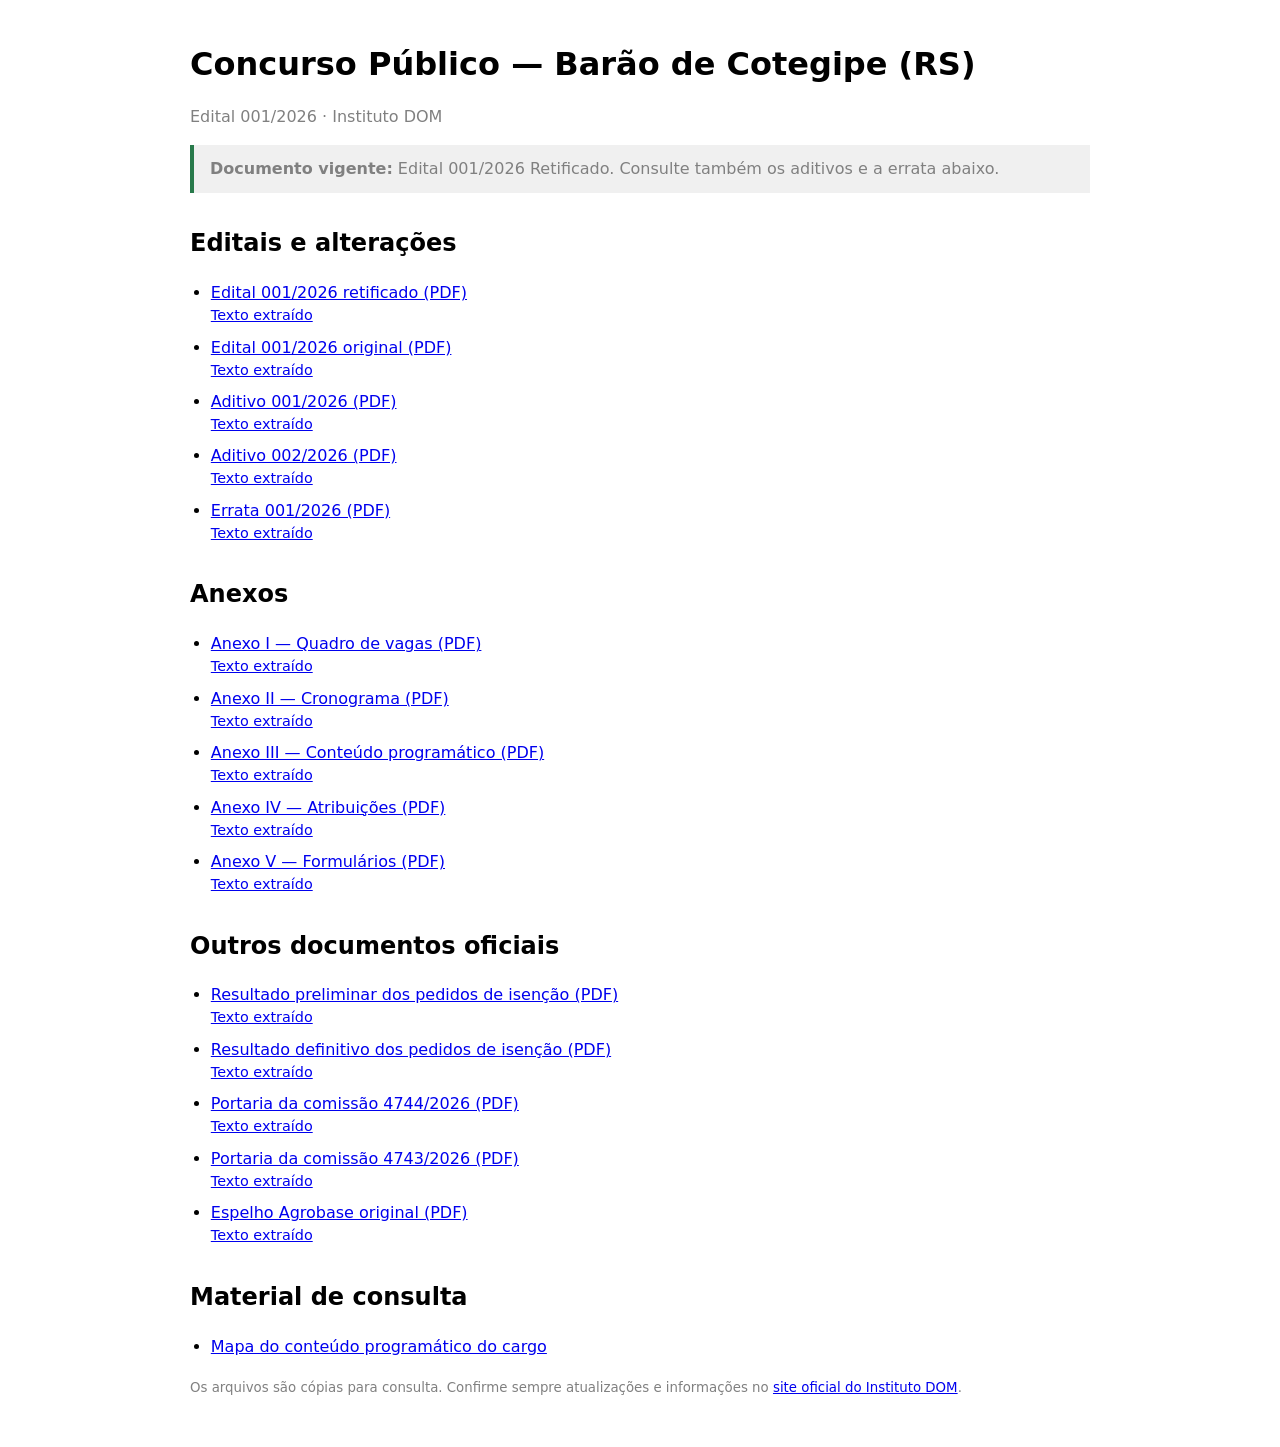
==== edital/index.html @ ca685b53 "Publish edital on GitHub Pages and sync progress Co-authored-by: Copilot <223556219+Copilot@users.no" ====
<!DOCTYPE html>
<html lang="pt-BR">
<head>
  <meta charset="utf-8">
  <meta name="viewport" content="width=device-width, initial-scale=1">
  <meta name="description" content="Editais, aditivos, anexos e documentos oficiais do Concurso de Barão de Cotegipe (RS), Edital 001/2026.">
  <title>Edital 001/2026 — Barão de Cotegipe (RS)</title>
  <style>
    :root { color-scheme: light dark; font: 16px/1.5 system-ui, sans-serif; }
    body { max-width: 900px; margin: 0 auto; padding: 24px 16px 48px; }
    h1 { line-height: 1.2; }
    h2 { margin-top: 2rem; }
    p, small { color: GrayText; }
    .destaque { padding: 12px 16px; border-left: 4px solid #287a4b; background: color-mix(in srgb, CanvasText 6%, Canvas); }
    ul { padding-left: 1.3rem; }
    li { margin: .55rem 0; }
    a { color: LinkText; }
    .formatos { display: flex; flex-wrap: wrap; gap: .5rem 1rem; font-size: .9rem; }
    @media (prefers-color-scheme: dark) { .destaque { border-color: #5fd18d; } }
  </style>
</head>
<body>
  <header>
    <h1>Concurso Público — Barão de Cotegipe (RS)</h1>
    <p>Edital 001/2026 · Instituto DOM</p>
    <p class="destaque"><strong>Documento vigente:</strong> Edital 001/2026 Retificado. Consulte também os aditivos e a errata abaixo.</p>
  </header>

  <main>
    <h2>Editais e alterações</h2>
    <ul>
      <li><a href="oficial/01-edital-001-2026-RETIFICADO.pdf">Edital 001/2026 retificado (PDF)</a> <span class="formatos"><a href="texto/01-edital-001-2026-RETIFICADO.txt">Texto extraído</a></span></li>
      <li><a href="oficial/02-edital-001-2026-original.pdf">Edital 001/2026 original (PDF)</a> <span class="formatos"><a href="texto/02-edital-001-2026-original.txt">Texto extraído</a></span></li>
      <li><a href="oficial/03-aditivo-001-26.pdf">Aditivo 001/2026 (PDF)</a> <span class="formatos"><a href="texto/03-aditivo-001-26.txt">Texto extraído</a></span></li>
      <li><a href="oficial/04-aditivo-002-26.pdf">Aditivo 002/2026 (PDF)</a> <span class="formatos"><a href="texto/04-aditivo-002-26.txt">Texto extraído</a></span></li>
      <li><a href="oficial/05-errata-001-26.pdf">Errata 001/2026 (PDF)</a> <span class="formatos"><a href="texto/05-errata-001-26.txt">Texto extraído</a></span></li>
    </ul>

    <h2>Anexos</h2>
    <ul>
      <li><a href="oficial/10-anexo-I-quadro-de-vagas.pdf">Anexo I — Quadro de vagas (PDF)</a> <span class="formatos"><a href="texto/10-anexo-I-quadro-de-vagas.txt">Texto extraído</a></span></li>
      <li><a href="oficial/11-anexo-II-cronograma.pdf">Anexo II — Cronograma (PDF)</a> <span class="formatos"><a href="texto/11-anexo-II-cronograma.txt">Texto extraído</a></span></li>
      <li><a href="oficial/12-anexo-III-conteudo-programatico.pdf">Anexo III — Conteúdo programático (PDF)</a> <span class="formatos"><a href="texto/12-anexo-III-conteudo-programatico.txt">Texto extraído</a></span></li>
      <li><a href="oficial/13-anexo-IV-atribuicoes.pdf">Anexo IV — Atribuições (PDF)</a> <span class="formatos"><a href="texto/13-anexo-IV-atribuicoes.txt">Texto extraído</a></span></li>
      <li><a href="oficial/14-anexo-V-formularios.pdf">Anexo V — Formulários (PDF)</a> <span class="formatos"><a href="texto/14-anexo-V-formularios.txt">Texto extraído</a></span></li>
    </ul>

    <h2>Outros documentos oficiais</h2>
    <ul>
      <li><a href="oficial/20-isencao-preliminar.pdf">Resultado preliminar dos pedidos de isenção (PDF)</a> <span class="formatos"><a href="texto/20-isencao-preliminar.txt">Texto extraído</a></span></li>
      <li><a href="oficial/21-isencao-definitivo.pdf">Resultado definitivo dos pedidos de isenção (PDF)</a> <span class="formatos"><a href="texto/21-isencao-definitivo.txt">Texto extraído</a></span></li>
      <li><a href="oficial/30-portaria-comissao-4744-26.pdf">Portaria da comissão 4744/2026 (PDF)</a> <span class="formatos"><a href="texto/30-portaria-comissao-4744-26.txt">Texto extraído</a></span></li>
      <li><a href="oficial/31-portaria-comissao-4743-26.pdf">Portaria da comissão 4743/2026 (PDF)</a> <span class="formatos"><a href="texto/31-portaria-comissao-4743-26.txt">Texto extraído</a></span></li>
      <li><a href="oficial/99-espelho-agrobase-original.pdf">Espelho Agrobase original (PDF)</a> <span class="formatos"><a href="texto/99-espelho-agrobase-original.txt">Texto extraído</a></span></li>
    </ul>

    <h2>Material de consulta</h2>
    <ul>
      <li><a href="MAPA-DO-PROGRAMA.md">Mapa do conteúdo programático do cargo</a></li>
    </ul>
  </main>
  <footer>
    <small>Os arquivos são cópias para consulta. Confirme sempre atualizações e informações no <a href="https://institutodom.com/informacoes/95/">site oficial do Instituto DOM</a>.</small>
  </footer>
</body>
</html>
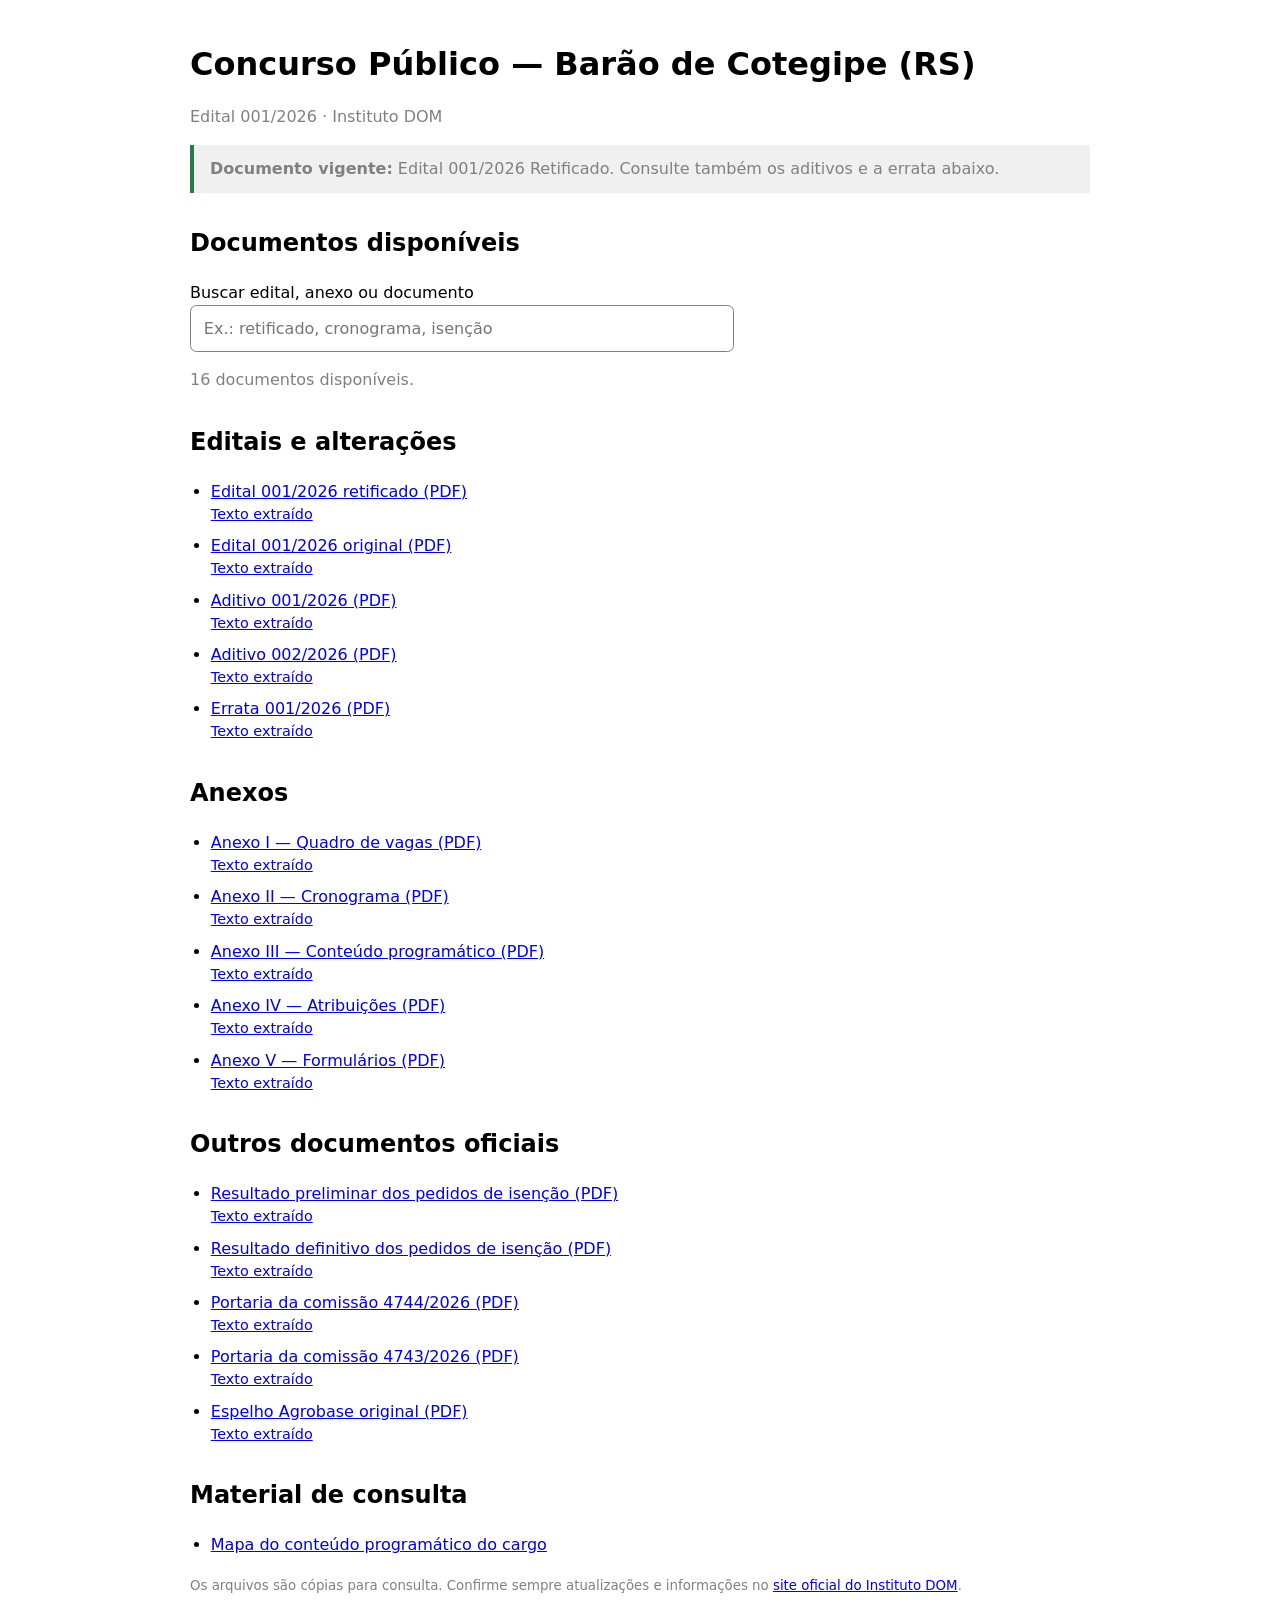
==== commit c7294a78: "Add searchable edital document list Co-authored-by: Copilot <223556219+Copilot@users.noreply.github." ====
--- a/edital/index.html
+++ b/edital/index.html
@@ -16,6 +16,8 @@
     li { margin: .55rem 0; }
     a { color: LinkText; }
     .formatos { display: flex; flex-wrap: wrap; gap: .5rem 1rem; font-size: .9rem; }
+    .busca { width: 100%; max-width: 34rem; padding: .65rem .8rem; border: 1px solid GrayText; border-radius: .4rem; background: Canvas; color: CanvasText; font: inherit; }
+    .resultado-busca { min-height: 1.5em; }
     @media (prefers-color-scheme: dark) { .destaque { border-color: #5fd18d; } }
   </style>
 </head>
@@ -27,7 +29,13 @@
   </header>
 
   <main>
-    <h2>Editais e alterações</h2>
+    <h2 id="documentos">Documentos disponíveis</h2>
+    <label for="busca">Buscar edital, anexo ou documento</label><br>
+    <input class="busca" type="search" id="busca" placeholder="Ex.: retificado, cronograma, isenção" aria-describedby="resultado-busca">
+    <p class="resultado-busca" id="resultado-busca" role="status" aria-live="polite"></p>
+
+    <section aria-labelledby="editais-heading">
+    <h2 id="editais-heading">Editais e alterações</h2>
     <ul>
       <li><a href="oficial/01-edital-001-2026-RETIFICADO.pdf">Edital 001/2026 retificado (PDF)</a> <span class="formatos"><a href="texto/01-edital-001-2026-RETIFICADO.txt">Texto extraído</a></span></li>
       <li><a href="oficial/02-edital-001-2026-original.pdf">Edital 001/2026 original (PDF)</a> <span class="formatos"><a href="texto/02-edital-001-2026-original.txt">Texto extraído</a></span></li>
@@ -35,8 +43,10 @@
       <li><a href="oficial/04-aditivo-002-26.pdf">Aditivo 002/2026 (PDF)</a> <span class="formatos"><a href="texto/04-aditivo-002-26.txt">Texto extraído</a></span></li>
       <li><a href="oficial/05-errata-001-26.pdf">Errata 001/2026 (PDF)</a> <span class="formatos"><a href="texto/05-errata-001-26.txt">Texto extraído</a></span></li>
     </ul>
+    </section>
 
-    <h2>Anexos</h2>
+    <section aria-labelledby="anexos-heading">
+    <h2 id="anexos-heading">Anexos</h2>
     <ul>
       <li><a href="oficial/10-anexo-I-quadro-de-vagas.pdf">Anexo I — Quadro de vagas (PDF)</a> <span class="formatos"><a href="texto/10-anexo-I-quadro-de-vagas.txt">Texto extraído</a></span></li>
       <li><a href="oficial/11-anexo-II-cronograma.pdf">Anexo II — Cronograma (PDF)</a> <span class="formatos"><a href="texto/11-anexo-II-cronograma.txt">Texto extraído</a></span></li>
@@ -44,8 +54,10 @@
       <li><a href="oficial/13-anexo-IV-atribuicoes.pdf">Anexo IV — Atribuições (PDF)</a> <span class="formatos"><a href="texto/13-anexo-IV-atribuicoes.txt">Texto extraído</a></span></li>
       <li><a href="oficial/14-anexo-V-formularios.pdf">Anexo V — Formulários (PDF)</a> <span class="formatos"><a href="texto/14-anexo-V-formularios.txt">Texto extraído</a></span></li>
     </ul>
+    </section>
 
-    <h2>Outros documentos oficiais</h2>
+    <section aria-labelledby="outros-heading">
+    <h2 id="outros-heading">Outros documentos oficiais</h2>
     <ul>
       <li><a href="oficial/20-isencao-preliminar.pdf">Resultado preliminar dos pedidos de isenção (PDF)</a> <span class="formatos"><a href="texto/20-isencao-preliminar.txt">Texto extraído</a></span></li>
       <li><a href="oficial/21-isencao-definitivo.pdf">Resultado definitivo dos pedidos de isenção (PDF)</a> <span class="formatos"><a href="texto/21-isencao-definitivo.txt">Texto extraído</a></span></li>
@@ -53,14 +65,60 @@
       <li><a href="oficial/31-portaria-comissao-4743-26.pdf">Portaria da comissão 4743/2026 (PDF)</a> <span class="formatos"><a href="texto/31-portaria-comissao-4743-26.txt">Texto extraído</a></span></li>
       <li><a href="oficial/99-espelho-agrobase-original.pdf">Espelho Agrobase original (PDF)</a> <span class="formatos"><a href="texto/99-espelho-agrobase-original.txt">Texto extraído</a></span></li>
     </ul>
+    </section>
 
-    <h2>Material de consulta</h2>
+    <section aria-labelledby="consulta-heading">
+    <h2 id="consulta-heading">Material de consulta</h2>
     <ul>
       <li><a href="MAPA-DO-PROGRAMA.md">Mapa do conteúdo programático do cargo</a></li>
     </ul>
+    </section>
   </main>
   <footer>
     <small>Os arquivos são cópias para consulta. Confirme sempre atualizações e informações no <a href="https://institutodom.com/informacoes/95/">site oficial do Instituto DOM</a>.</small>
   </footer>
+  <script>
+    (function () {
+      var busca = document.getElementById('busca');
+      var resultado = document.getElementById('resultado-busca');
+      var secoes = Array.prototype.slice.call(document.querySelectorAll('main section'));
+      var itens = [];
+
+      secoes.forEach(function (secao) {
+        Array.prototype.forEach.call(secao.querySelectorAll('li'), function (item) {
+          itens.push({ elemento: item, secao: secao, texto: item.textContent });
+        });
+      });
+
+      function normalizar(texto) {
+        return texto.toLocaleLowerCase('pt-BR').normalize('NFD').replace(/[\u0300-\u036f]/g, '');
+      }
+
+      busca.addEventListener('input', function () {
+        var termo = normalizar(busca.value.trim());
+        var encontrados = 0;
+        var porSecao = new Map();
+
+        itens.forEach(function (item) {
+          var visivel = !termo || normalizar(item.texto).indexOf(termo) !== -1;
+          item.elemento.hidden = !visivel;
+          if (visivel) {
+            encontrados++;
+            porSecao.set(item.secao, true);
+          }
+        });
+
+        secoes.forEach(function (secao) {
+          secao.hidden = termo.length > 0 && !porSecao.has(secao);
+        });
+
+        resultado.textContent = termo
+          ? encontrados + (encontrados === 1 ? ' documento encontrado.' : ' documentos encontrados.')
+          : itens.length + ' documentos disponíveis.';
+      });
+
+      busca.dispatchEvent(new Event('input'));
+    })();
+  </script>
 </body>
 </html>
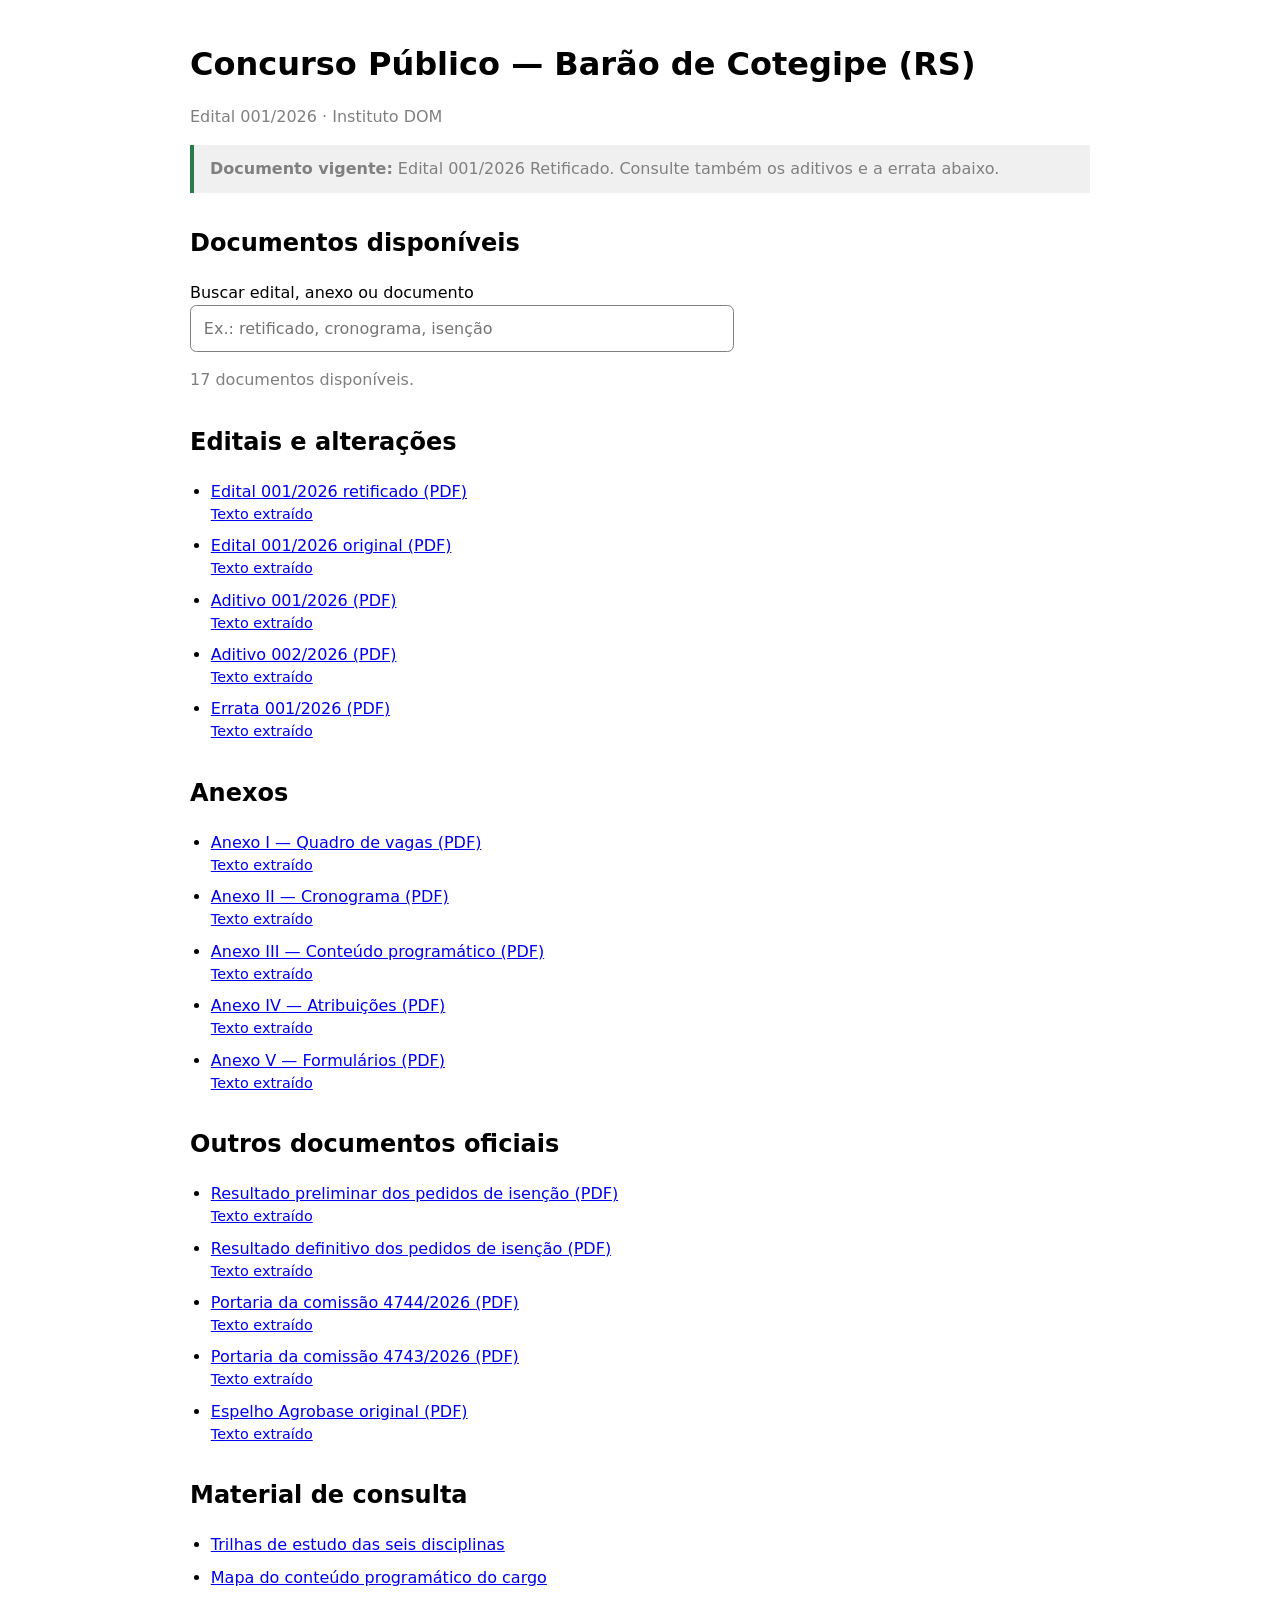
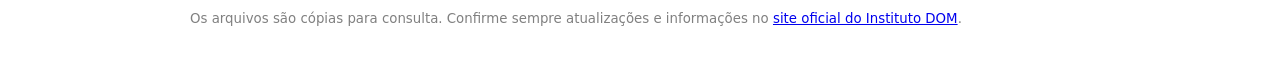
==== commit 4b6311e3: "Add study tracks for all exam disciplines" ====
--- a/edital/index.html
+++ b/edital/index.html
@@ -70,6 +70,7 @@
     <section aria-labelledby="consulta-heading">
     <h2 id="consulta-heading">Material de consulta</h2>
     <ul>
+      <li><a href="disciplinas/index.html">Trilhas de estudo das seis disciplinas</a></li>
       <li><a href="MAPA-DO-PROGRAMA.md">Mapa do conteúdo programático do cargo</a></li>
     </ul>
     </section>
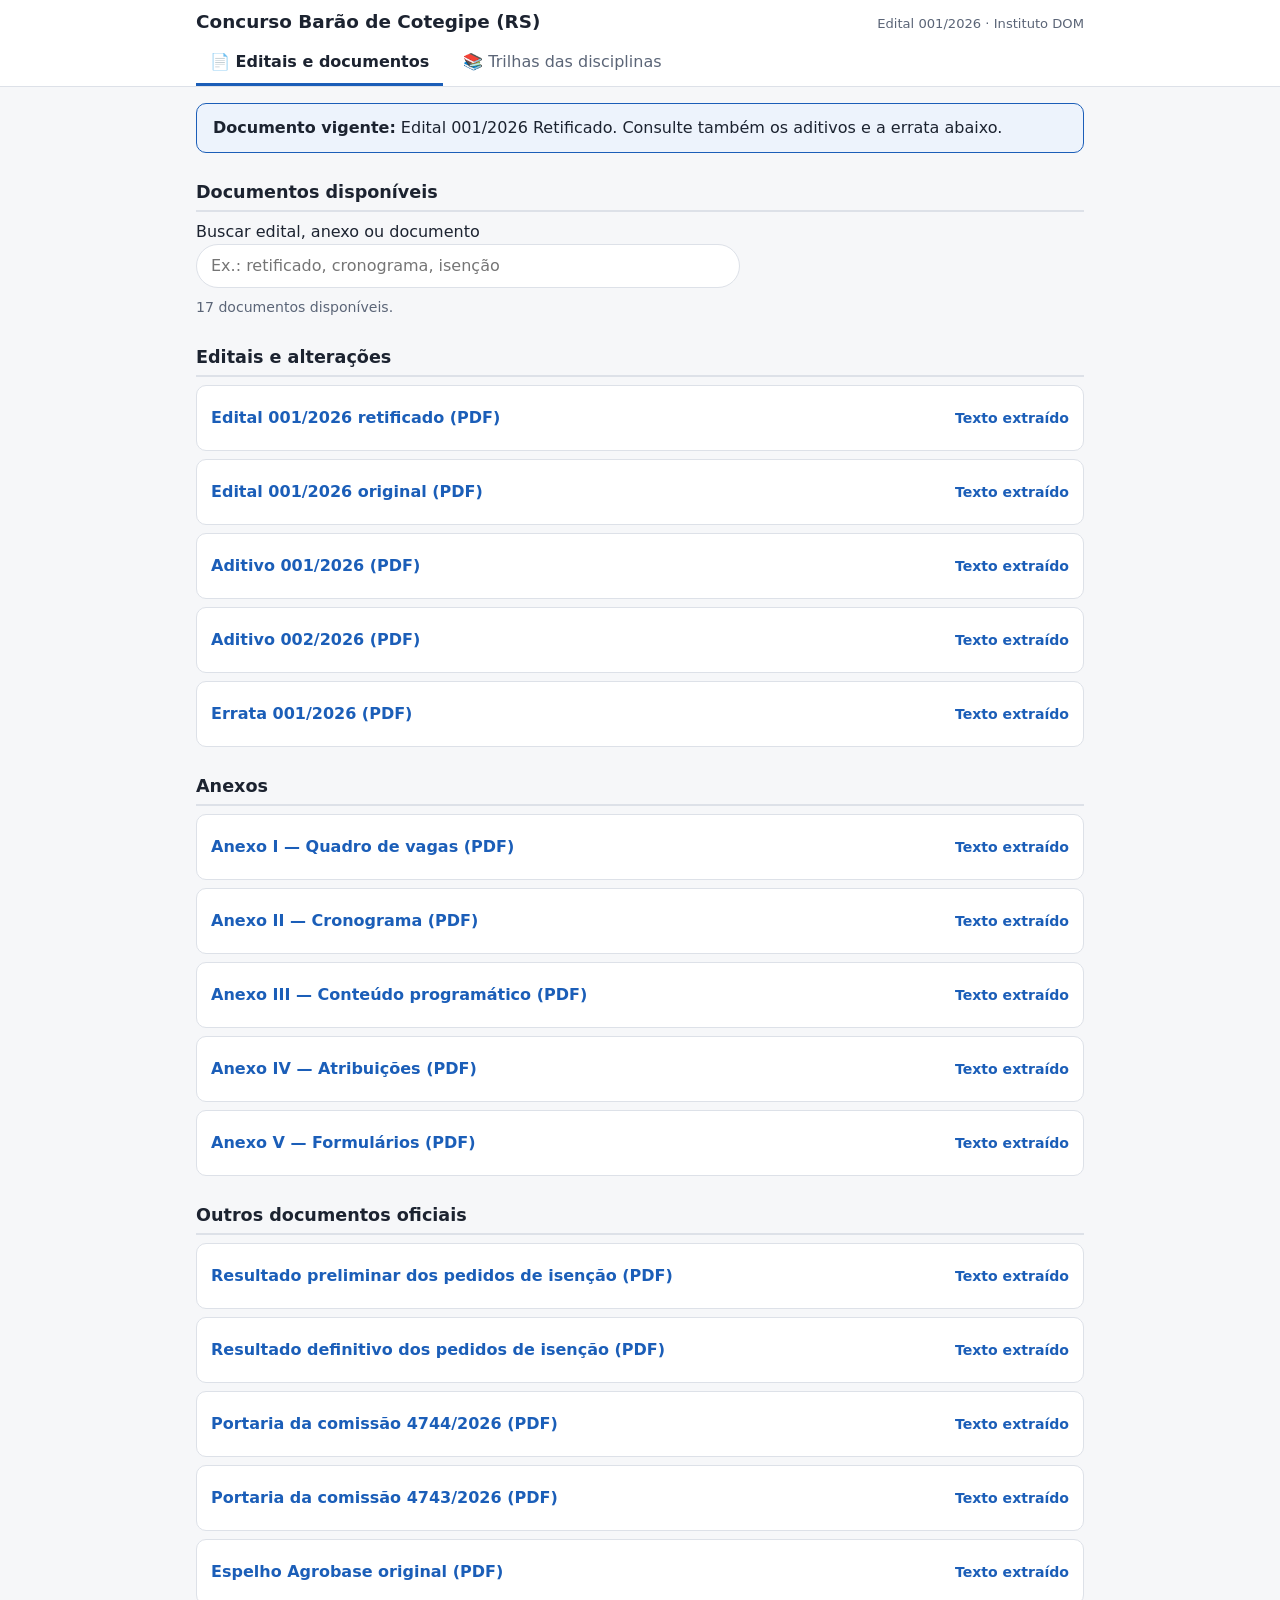
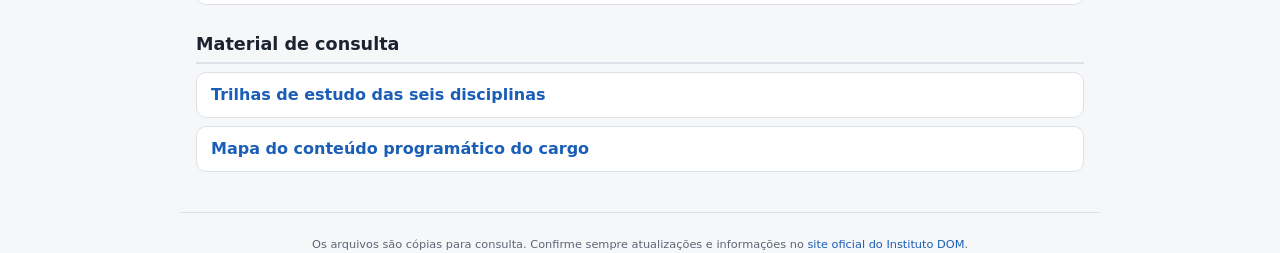
==== commit db099d97: "Site online com o mesmo visual do cronograma" ====
--- a/edital/index.html
+++ b/edital/index.html
@@ -5,30 +5,25 @@
   <meta name="viewport" content="width=device-width, initial-scale=1">
   <meta name="description" content="Editais, aditivos, anexos e documentos oficiais do Concurso de Barão de Cotegipe (RS), Edital 001/2026.">
   <title>Edital 001/2026 — Barão de Cotegipe (RS)</title>
-  <style>
-    :root { color-scheme: light dark; font: 16px/1.5 system-ui, sans-serif; }
-    body { max-width: 900px; margin: 0 auto; padding: 24px 16px 48px; }
-    h1 { line-height: 1.2; }
-    h2 { margin-top: 2rem; }
-    p, small { color: GrayText; }
-    .destaque { padding: 12px 16px; border-left: 4px solid #287a4b; background: color-mix(in srgb, CanvasText 6%, Canvas); }
-    ul { padding-left: 1.3rem; }
-    li { margin: .55rem 0; }
-    a { color: LinkText; }
-    .formatos { display: flex; flex-wrap: wrap; gap: .5rem 1rem; font-size: .9rem; }
-    .busca { width: 100%; max-width: 34rem; padding: .65rem .8rem; border: 1px solid GrayText; border-radius: .4rem; background: Canvas; color: CanvasText; font: inherit; }
-    .resultado-busca { min-height: 1.5em; }
-    @media (prefers-color-scheme: dark) { .destaque { border-color: #5fd18d; } }
-  </style>
+  <link rel="stylesheet" href="site.css">
 </head>
 <body>
-  <header>
-    <h1>Concurso Público — Barão de Cotegipe (RS)</h1>
-    <p>Edital 001/2026 · Instituto DOM</p>
-    <p class="destaque"><strong>Documento vigente:</strong> Edital 001/2026 Retificado. Consulte também os aditivos e a errata abaixo.</p>
+  <header class="topo">
+    <div class="wrap">
+      <div class="topo-linha">
+        <h1>Concurso Barão de Cotegipe (RS)</h1>
+        <span class="topo-sub">Edital 001/2026 · Instituto DOM</span>
+      </div>
+      <nav class="abas" aria-label="Seções do site">
+        <a href="index.html" aria-current="page">📄 Editais e documentos</a>
+        <a href="disciplinas/index.html">📚 Trilhas das disciplinas</a>
+      </nav>
+    </div>
   </header>
 
-  <main>
+
+  <main class="wrap">
+    <p class="destaque"><strong>Documento vigente:</strong> Edital 001/2026 Retificado. Consulte também os aditivos e a errata abaixo.</p>
     <h2 id="documentos">Documentos disponíveis</h2>
     <label for="busca">Buscar edital, anexo ou documento</label><br>
     <input class="busca" type="search" id="busca" placeholder="Ex.: retificado, cronograma, isenção" aria-describedby="resultado-busca">
@@ -36,7 +31,7 @@
 
     <section aria-labelledby="editais-heading">
     <h2 id="editais-heading">Editais e alterações</h2>
-    <ul>
+    <ul class="lista">
       <li><a href="oficial/01-edital-001-2026-RETIFICADO.pdf">Edital 001/2026 retificado (PDF)</a> <span class="formatos"><a href="texto/01-edital-001-2026-RETIFICADO.txt">Texto extraído</a></span></li>
       <li><a href="oficial/02-edital-001-2026-original.pdf">Edital 001/2026 original (PDF)</a> <span class="formatos"><a href="texto/02-edital-001-2026-original.txt">Texto extraído</a></span></li>
       <li><a href="oficial/03-aditivo-001-26.pdf">Aditivo 001/2026 (PDF)</a> <span class="formatos"><a href="texto/03-aditivo-001-26.txt">Texto extraído</a></span></li>
@@ -47,7 +42,7 @@
 
     <section aria-labelledby="anexos-heading">
     <h2 id="anexos-heading">Anexos</h2>
-    <ul>
+    <ul class="lista">
       <li><a href="oficial/10-anexo-I-quadro-de-vagas.pdf">Anexo I — Quadro de vagas (PDF)</a> <span class="formatos"><a href="texto/10-anexo-I-quadro-de-vagas.txt">Texto extraído</a></span></li>
       <li><a href="oficial/11-anexo-II-cronograma.pdf">Anexo II — Cronograma (PDF)</a> <span class="formatos"><a href="texto/11-anexo-II-cronograma.txt">Texto extraído</a></span></li>
       <li><a href="oficial/12-anexo-III-conteudo-programatico.pdf">Anexo III — Conteúdo programático (PDF)</a> <span class="formatos"><a href="texto/12-anexo-III-conteudo-programatico.txt">Texto extraído</a></span></li>
@@ -58,7 +53,7 @@
 
     <section aria-labelledby="outros-heading">
     <h2 id="outros-heading">Outros documentos oficiais</h2>
-    <ul>
+    <ul class="lista">
       <li><a href="oficial/20-isencao-preliminar.pdf">Resultado preliminar dos pedidos de isenção (PDF)</a> <span class="formatos"><a href="texto/20-isencao-preliminar.txt">Texto extraído</a></span></li>
       <li><a href="oficial/21-isencao-definitivo.pdf">Resultado definitivo dos pedidos de isenção (PDF)</a> <span class="formatos"><a href="texto/21-isencao-definitivo.txt">Texto extraído</a></span></li>
       <li><a href="oficial/30-portaria-comissao-4744-26.pdf">Portaria da comissão 4744/2026 (PDF)</a> <span class="formatos"><a href="texto/30-portaria-comissao-4744-26.txt">Texto extraído</a></span></li>
@@ -69,13 +64,13 @@
 
     <section aria-labelledby="consulta-heading">
     <h2 id="consulta-heading">Material de consulta</h2>
-    <ul>
+    <ul class="lista">
       <li><a href="disciplinas/index.html">Trilhas de estudo das seis disciplinas</a></li>
       <li><a href="MAPA-DO-PROGRAMA.md">Mapa do conteúdo programático do cargo</a></li>
     </ul>
     </section>
   </main>
-  <footer>
+  <footer class="wrap rodape">
     <small>Os arquivos são cópias para consulta. Confirme sempre atualizações e informações no <a href="https://institutodom.com/informacoes/95/">site oficial do Instituto DOM</a>.</small>
   </footer>
   <script>
--- a/edital/site.css
+++ b/edital/site.css
@@ -0,0 +1,93 @@
+/* Visual do site online = visual do cronograma (cronograma/style.css). Mesmas variaveis de cor. */
+:root{
+  color-scheme:light dark;
+  --bg:#f6f7f9; --card:#fff; --texto:#1c2330; --suave:#5b6577; --borda:#dde1e8;
+  --acento:#1b5eb8; --acento-t:#fff; --ok:#1d7a46; --ok-bg:#e6f4ec;
+  --hoje-bg:#edf3fc; --aviso-bg:#fff4c2; --aviso-bd:#d9a800; --aviso-t:#5c4400;
+  --c-conceito:#1f5fbf; --c-dica:#1d7a46; --c-foco:#b25e00; --c-numero:#6e38b3;
+}
+@media (prefers-color-scheme:dark){
+  :root{
+    --bg:#0f131a; --card:#181e29; --texto:#e6e9ef; --suave:#9aa5b8; --borda:#2b3446;
+    --acento:#6ea8fe; --acento-t:#0b1220; --ok:#5fd18d; --ok-bg:#16301f;
+    --hoje-bg:#14223d; --aviso-bg:#3b3310; --aviso-bd:#b89400; --aviso-t:#ffe58a;
+    --c-conceito:#8db4ff; --c-dica:#5fd18d; --c-foco:#f5a742; --c-numero:#caa6fc;
+  }
+}
+*{box-sizing:border-box}
+html{scroll-behavior:smooth}
+@media (prefers-reduced-motion:reduce){html{scroll-behavior:auto}}
+body{margin:0;background:var(--bg);color:var(--texto);
+  font:16px/1.5 system-ui,-apple-system,"Segoe UI",Roboto,"Helvetica Neue",Arial,sans-serif;overflow-x:hidden}
+.wrap{max-width:920px;margin:0 auto;padding:0 16px}
+a{color:var(--acento);text-decoration:none}
+a:hover{text-decoration:underline}
+a:focus-visible,button:focus-visible,input:focus-visible,summary:focus-visible{outline:3px solid var(--acento);outline-offset:2px;border-radius:4px}
+button,input{font:inherit;color:inherit}
+[hidden]{display:none!important}
+
+/* Barra do topo, igual a do cronograma */
+.topo{background:var(--card);border-bottom:1px solid var(--borda);position:sticky;top:0;z-index:10}
+.topo-linha{display:flex;flex-wrap:wrap;gap:4px 16px;align-items:baseline;justify-content:space-between;padding-top:10px}
+.topo h1,h1{font-size:1.15rem;margin:0;font-weight:700;line-height:1.3}
+.topo-sub{font-size:.82rem;color:var(--suave)}
+.abas{display:flex;gap:6px;margin-top:8px;overflow-x:auto}
+.abas a{display:inline-flex;align-items:center;min-height:44px;padding:8px 14px;border-bottom:3px solid transparent;color:var(--suave);font-weight:500;white-space:nowrap}
+.abas a:hover{text-decoration:none;color:var(--texto)}
+.abas a[aria-current=page]{color:var(--texto);border-color:var(--acento);font-weight:700}
+main{padding-bottom:40px}
+h2{font-size:1.1rem;margin:28px 0 8px;padding-bottom:6px;border-bottom:2px solid var(--borda);line-height:1.3}
+.disciplina h2{margin:0;padding:0;border:0}
+p{margin:.6rem 0}
+.sub,.peso,.nota,.aviso,small{color:var(--suave)}
+.aviso{min-height:1.5em;font-size:.88rem}
+.peso,.nota{font-size:.88rem}
+
+/* Cartoes */
+.destaque,.intro,.disciplina{background:var(--card);border:1px solid var(--borda);border-radius:10px;padding:12px 16px}
+.destaque{margin-top:16px;border-color:var(--acento);background:var(--hoje-bg)}
+.intro{margin:16px 0}
+.intro p:last-child{margin-bottom:0}
+.disciplina{margin:14px 0;scroll-margin-top:110px}
+.voltar{display:inline-flex;align-items:center;min-height:44px}
+
+/* Lista de documentos */
+.lista{list-style:none;margin:0;padding:0}
+.lista li{background:var(--card);border:1px solid var(--borda);border-radius:10px;padding:10px 14px;margin:8px 0;
+  display:flex;flex-wrap:wrap;gap:4px 14px;align-items:center;justify-content:space-between}
+.lista li a:first-child{font-weight:600;overflow-wrap:anywhere}
+.formatos{display:flex;gap:12px;font-size:.88rem}
+.formatos a{display:inline-flex;align-items:center;min-height:44px}
+.busca{width:100%;max-width:34rem;min-height:44px;padding:8px 14px;border:1px solid var(--borda);border-radius:999px;background:var(--card);color:var(--texto);font-size:16px}
+.resultado-busca{min-height:1.5em;font-size:.88rem;color:var(--suave)}
+
+/* Trilhas */
+.atalhos{display:grid;grid-template-columns:repeat(auto-fit,minmax(210px,1fr));gap:10px;padding:0;list-style:none}
+.atalhos a{display:block;height:100%;min-height:44px;padding:12px;background:var(--card);border:1px solid var(--borda);border-radius:10px;color:var(--texto);font-weight:600}
+.atalhos a:hover{text-decoration:none;border-color:var(--acento)}
+.atalhos small{display:block;font-weight:400}
+.disciplina-topo{display:flex;flex-wrap:wrap;align-items:baseline;justify-content:space-between;gap:6px 16px}
+.mapa{display:grid;grid-template-columns:repeat(auto-fit,minmax(155px,1fr));gap:8px;margin:14px 0}
+.ramo{padding:9px 12px;border-left:5px solid;border-radius:6px;background:var(--bg);font-size:.9rem}
+.ramo strong{display:block}
+.conceito{border-color:var(--c-conceito)}
+.dica{border-color:var(--c-dica)}
+.foco{border-color:var(--c-foco)}
+.numero{border-color:var(--c-numero)}
+.explicacao{margin:12px 0}
+.progresso-linha{display:flex;align-items:center;gap:10px;margin:12px 0 16px;font-size:.88rem}
+progress{width:min(100%,400px);height:12px;accent-color:var(--ok)}
+.topicos{display:grid;grid-template-columns:repeat(auto-fit,minmax(min(100%,360px),1fr));gap:8px 16px;padding:0;list-style:none}
+.topicos li{min-width:0}
+.topicos label{display:flex;align-items:flex-start;gap:10px;height:100%;min-height:44px;padding:8px 10px;border:1px solid var(--borda);border-radius:8px;cursor:pointer}
+.topicos label:hover{background:var(--hoje-bg)}
+.topicos input{flex:none;width:22px;height:22px;margin:0;accent-color:var(--ok)}
+.fontes{margin-top:18px;padding-top:12px;border-top:1px solid var(--borda);font-size:.9rem}
+.fontes ul{display:flex;flex-wrap:wrap;gap:8px 22px;padding-left:20px}
+
+.rodape{margin-top:40px;padding-top:20px;border-top:1px solid var(--borda);text-align:center;font-size:.85rem}
+
+@media (max-width:767px){
+  .wrap{padding:0 12px}
+  .topicos{grid-template-columns:1fr}
+}
